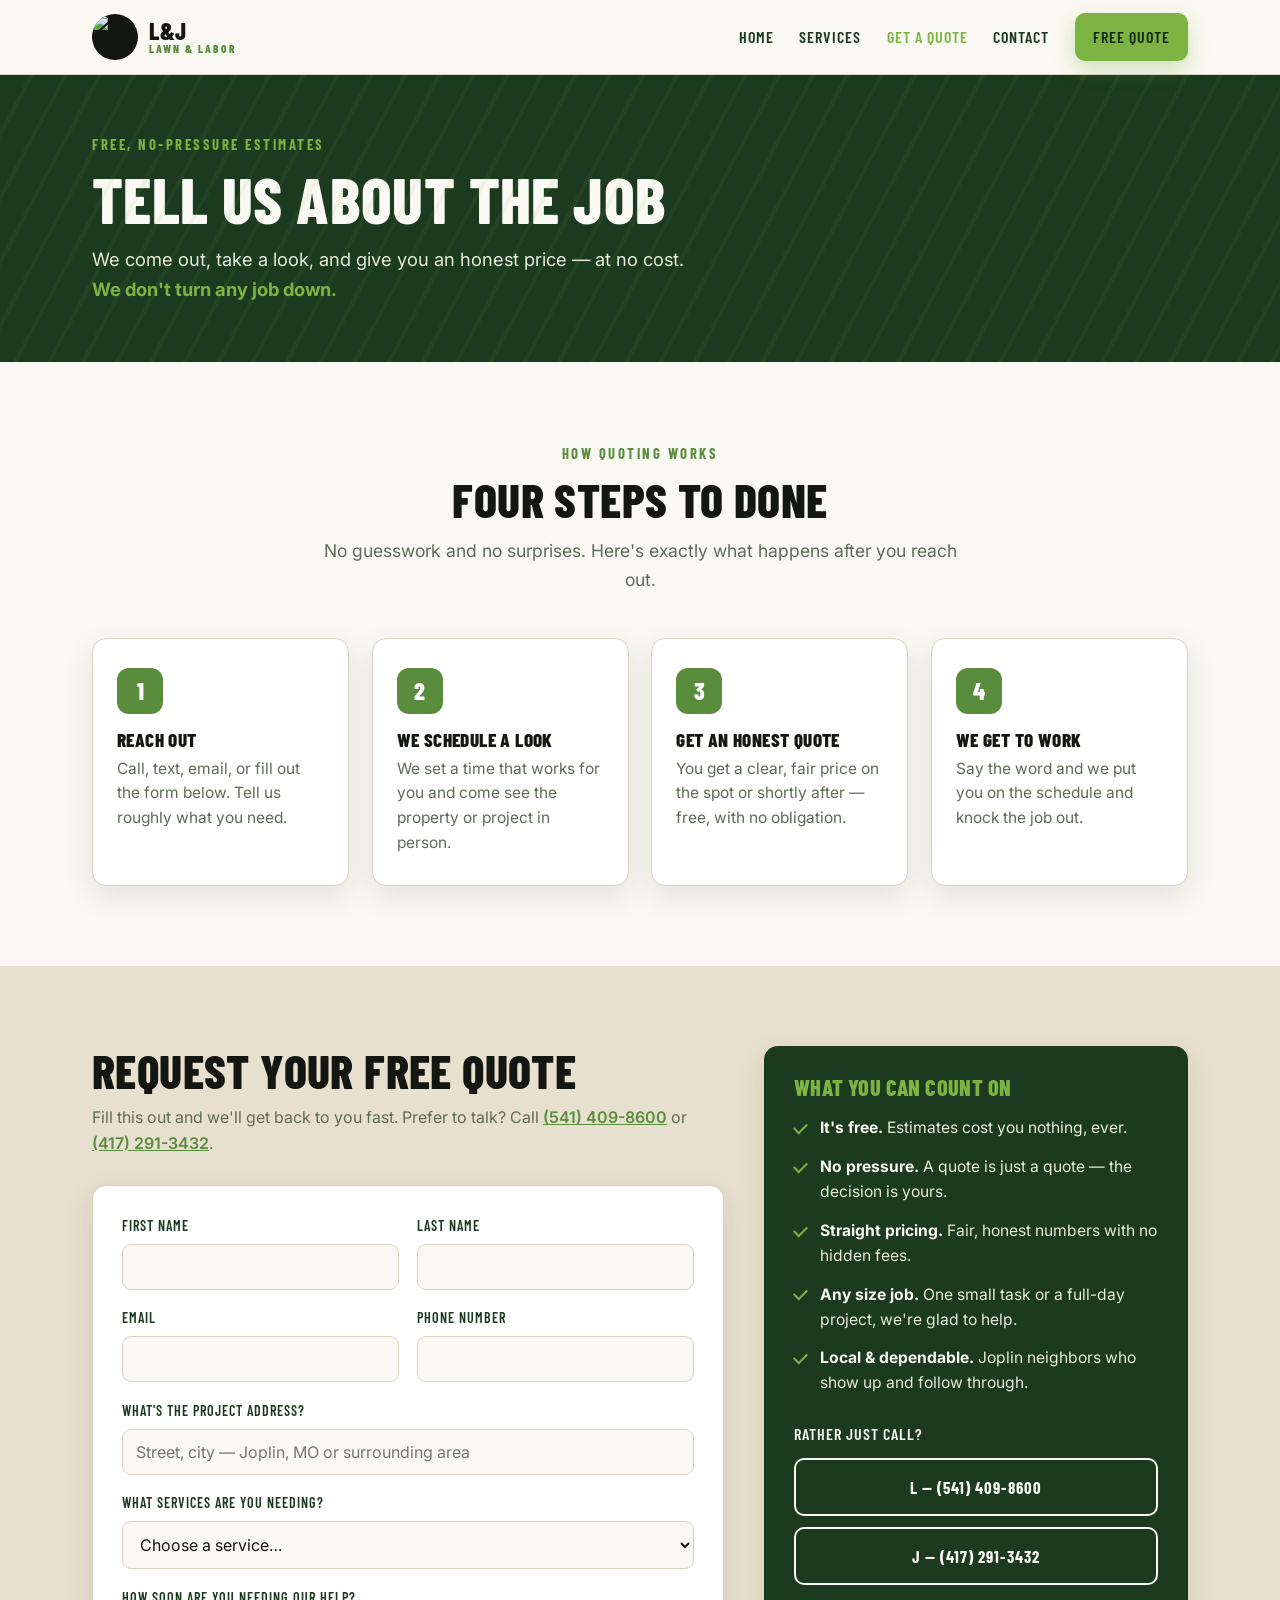
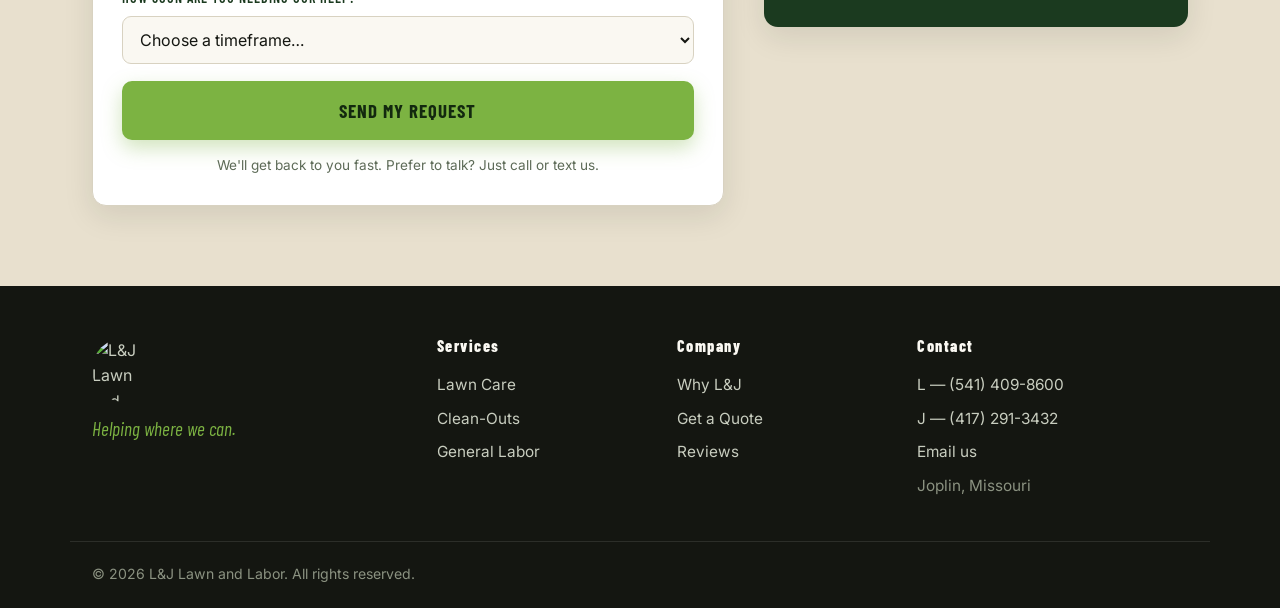
==== quoting.html @ e1a64c51 "inital file upload + headshots" ====
<!DOCTYPE html>
<html lang="en">
<head>
<meta charset="UTF-8">
<meta name="viewport" content="width=device-width, initial-scale=1.0">
<title>Get a Free Quote | L&amp;J Lawn and Labor — Joplin, MO</title>
<meta name="description" content="Request a free on-site quote from L&amp;J Lawn and Labor in Joplin, Missouri. Simple booking, honest pricing, and no job too big or small — we don't turn any job down.">
<meta property="og:title" content="Get a Free Quote | L&amp;J Lawn and Labor">
<meta property="og:description" content="Free on-site estimates for lawn care, clean-outs, and general labor in Joplin, MO.">
<meta property="og:type" content="website">
<link rel="icon" type="image/png" href="assets/logo.png">
<link rel="preconnect" href="https://fonts.googleapis.com">
<link rel="preconnect" href="https://fonts.gstatic.com" crossorigin>
<link href="https://fonts.googleapis.com/css2?family=Barlow+Condensed:wght@500;600;700;800&family=Inter:wght@400;500;600;700&display=swap" rel="stylesheet">
<link rel="stylesheet" href="styles.css">
</head>
<body>

<!-- Header -->
<header class="site-header" id="top">
  <div class="container nav-wrap">
    <a href="index.html" class="brand">
      <img src="assets/logo.png" alt="L&amp;J Lawn and Labor logo" class="brand-logo">
      <span class="brand-text">L&amp;J <em>Lawn &amp; Labor</em></span>
    </a>
    <nav class="nav" aria-label="Primary">
      <a href="index.html">Home</a>
      <a href="index.html#services">Services</a>
      <a href="quoting.html" class="active">Get a Quote</a>
      <a href="index.html#contact">Contact</a>
      <a href="#booking" class="btn btn-sm btn-accent nav-cta">Free Quote</a>
    </nav>
    <button class="nav-toggle" aria-label="Open menu" aria-expanded="false" aria-controls="mobileMenu">
      <span></span><span></span><span></span>
    </button>
  </div>
  <div class="mobile-menu" id="mobileMenu" hidden>
    <a href="index.html">Home</a>
    <a href="index.html#services">Services</a>
    <a href="quoting.html">Get a Quote</a>
    <a href="index.html#contact">Contact</a>
    <a href="tel:+15414098600" class="btn btn-accent">Call Now</a>
  </div>
</header>

<!-- Page hero -->
<section class="page-hero">
  <div class="hero-stripes" aria-hidden="true"></div>
  <div class="container">
    <p class="eyebrow">Free, no-pressure estimates</p>
    <h1>Tell us about the job</h1>
    <p class="page-hero-sub">We come out, take a look, and give you an honest price — at no cost. <strong>We don't turn any job down.</strong></p>
  </div>
</section>

<!-- How it works -->
<section class="section" id="process">
  <div class="container">
    <header class="section-head">
      <p class="eyebrow">How quoting works</p>
      <h2>Four steps to done</h2>
      <p class="section-lead">No guesswork and no surprises. Here's exactly what happens after you reach out.</p>
    </header>
    <ol class="steps">
      <li class="step">
        <span class="step-num">1</span>
        <h3>Reach out</h3>
        <p>Call, text, email, or fill out the form below. Tell us roughly what you need.</p>
      </li>
      <li class="step">
        <span class="step-num">2</span>
        <h3>We schedule a look</h3>
        <p>We set a time that works for you and come see the property or project in person.</p>
      </li>
      <li class="step">
        <span class="step-num">3</span>
        <h3>Get an honest quote</h3>
        <p>You get a clear, fair price on the spot or shortly after — free, with no obligation.</p>
      </li>
      <li class="step">
        <span class="step-num">4</span>
        <h3>We get to work</h3>
        <p>Say the word and we put you on the schedule and knock the job out.</p>
      </li>
    </ol>
  </div>
</section>

<!-- Booking form + reassurance -->
<section class="section section-alt" id="booking">
  <div class="container booking-grid">
    <div class="booking-form-wrap">
      <h2>Request your free quote</h2>
      <p class="form-intro">Fill this out and we'll get back to you fast. Prefer to talk? Call <a href="tel:+15414098600">(541) 409-8600</a> or <a href="tel:+14172913432">(417) 291-3432</a>.</p>

      <form class="quote-form" id="quoteForm" action="https://formsubmit.co/lnjlawnandlabor1109@gmail.com" method="POST" novalidate>
        <!-- FormSubmit settings -->
        <input type="hidden" name="_subject" value="New free quote request — L&amp;J Lawn and Labor">
        <input type="hidden" name="_template" value="table">
        <input type="hidden" name="_captcha" value="false">
        <input type="text" name="_honey" style="display:none" tabindex="-1" autocomplete="off" aria-hidden="true">

        <div class="field-row">
          <div class="field">
            <label for="firstName">First name</label>
            <input type="text" id="firstName" name="First name" autocomplete="given-name" required>
          </div>
          <div class="field">
            <label for="lastName">Last name</label>
            <input type="text" id="lastName" name="Last name" autocomplete="family-name" required>
          </div>
        </div>
        <div class="field-row">
          <div class="field">
            <label for="email">Email</label>
            <input type="email" id="email" name="Email" autocomplete="email" required>
          </div>
          <div class="field">
            <label for="phone">Phone number</label>
            <input type="tel" id="phone" name="Phone number" autocomplete="tel" required>
          </div>
        </div>
        <div class="field">
          <label for="address">What's the project address?</label>
          <input type="text" id="address" name="Project address" placeholder="Street, city — Joplin, MO or surrounding area" autocomplete="street-address" required>
        </div>
        <div class="field">
          <label for="service">What services are you needing?</label>
          <select id="service" name="Services needed" required>
            <option value="" disabled selected>Choose a service…</option>
            <option>Landscaping services</option>
            <option>Junk removal</option>
            <option>Moving services</option>
          </select>
        </div>
        <div class="field">
          <label for="timing">How soon are you needing our help?</label>
          <select id="timing" name="Timeframe" required>
            <option value="" disabled selected>Choose a timeframe…</option>
            <option>As soon as possible</option>
            <option>Within a few days</option>
            <option>Within a couple weeks</option>
            <option>This month</option>
            <option>Just planning ahead</option>
          </select>
        </div>
        <button type="submit" class="btn btn-accent btn-lg btn-block">Send My Request</button>
        <p class="form-note" id="formNote">We'll get back to you fast. Prefer to talk? Just call or text us.</p>
      </form>
    </div>

    <aside class="reassure">
      <h3>What you can count on</h3>
      <ul class="reassure-list">
        <li><strong>It's free.</strong> Estimates cost you nothing, ever.</li>
        <li><strong>No pressure.</strong> A quote is just a quote — the decision is yours.</li>
        <li><strong>Straight pricing.</strong> Fair, honest numbers with no hidden fees.</li>
        <li><strong>Any size job.</strong> One small task or a full-day project, we're glad to help.</li>
        <li><strong>Local &amp; dependable.</strong> Joplin neighbors who show up and follow through.</li>
      </ul>
      <div class="reassure-cta">
        <p>Rather just call?</p>
        <a href="tel:+15414098600" class="btn btn-outline btn-block">L — (541) 409-8600</a>
        <a href="tel:+14172913432" class="btn btn-outline btn-block">J — (417) 291-3432</a>
      </div>
    </aside>
  </div>
</section>

<!-- Footer -->
<footer class="site-footer">
  <div class="container footer-grid">
    <div class="footer-brand">
      <img src="assets/logo.png" alt="L&amp;J Lawn and Labor logo" class="footer-logo">
      <p class="footer-slogan">Helping where we can.</p>
    </div>
    <div class="footer-col">
      <h4>Services</h4>
      <a href="index.html#services">Lawn Care</a>
      <a href="index.html#services">Clean-Outs</a>
      <a href="index.html#services">General Labor</a>
    </div>
    <div class="footer-col">
      <h4>Company</h4>
      <a href="index.html#why">Why L&amp;J</a>
      <a href="quoting.html">Get a Quote</a>
      <a href="index.html#reviews">Reviews</a>
    </div>
    <div class="footer-col">
      <h4>Contact</h4>
      <a href="tel:+15414098600">L — (541) 409-8600</a>
      <a href="tel:+14172913432">J — (417) 291-3432</a>
      <a href="mailto:lnjlawnandlabor1109@gmail.com">Email us</a>
      <span class="footer-loc">Joplin, Missouri</span>
    </div>
  </div>
  <div class="container footer-bottom">
    <p>&copy; <span id="year"></span> L&amp;J Lawn and Labor. All rights reserved.</p>
  </div>
</footer>

<a href="tel:+15414098600" class="call-fab" aria-label="Call L&amp;J Lawn and Labor now">
  <svg viewBox="0 0 24 24" fill="none" aria-hidden="true"><path d="M6.6 10.8a13 13 0 0 0 6.6 6.6l2.2-2.2a1 1 0 0 1 1-.24 11 11 0 0 0 3.5.56 1 1 0 0 1 1 1V20a1 1 0 0 1-1 1A17 17 0 0 1 3 4a1 1 0 0 1 1-1h3.3a1 1 0 0 1 1 1 11 11 0 0 0 .56 3.5 1 1 0 0 1-.24 1l-2.02 2.3z" fill="currentColor"/></svg>
  <span>Call Now</span>
</a>

<script src="script.js"></script>
</body>
</html>
---- styles.css ----
/* ============ Tokens ============ */
:root{
  --forest:#1B3A1F;
  --forest-deep:#13290F;
  --green:#5A8C3E;
  --green-bright:#7CB342;
  --tan:#E8E0CE;
  --cream:#FAF8F2;
  --ink:#141611;
  --muted:#5d6b57;
  --line:#d8d2c1;
  --white:#ffffff;
  --shadow:0 10px 30px rgba(20,30,15,.10);
  --shadow-lg:0 24px 60px rgba(20,30,15,.18);
  --radius:14px;
  --maxw:1140px;
  --display:"Barlow Condensed",sans-serif;
  --body:"Inter",system-ui,sans-serif;
}

*{box-sizing:border-box}
html{scroll-behavior:smooth}
body{
  margin:0;font-family:var(--body);color:var(--ink);
  background:var(--cream);line-height:1.6;-webkit-font-smoothing:antialiased;
}
img{max-width:100%;display:block}
a{color:inherit;text-decoration:none}
.container{width:100%;max-width:var(--maxw);margin:0 auto;padding:0 22px}

/* ============ Type ============ */
h1,h2,h3,h4{font-family:var(--display);font-weight:800;line-height:1.04;margin:0;letter-spacing:.4px}
h1{font-size:clamp(2.9rem,7vw,5rem);text-transform:uppercase}
h2{font-size:clamp(2rem,4.2vw,3rem);text-transform:uppercase}
h3{font-size:1.4rem;text-transform:uppercase}
.eyebrow{
  font-family:var(--display);font-weight:700;text-transform:uppercase;
  letter-spacing:2.5px;font-size:.92rem;color:var(--green);margin:0 0 .6rem
}
.eyebrow.light{color:var(--green-bright)}

/* ============ Buttons ============ */
.btn{
  display:inline-flex;align-items:center;justify-content:center;gap:.5rem;
  font-family:var(--display);font-weight:700;text-transform:uppercase;letter-spacing:1px;
  font-size:1.05rem;padding:.85rem 1.6rem;border-radius:10px;cursor:pointer;
  border:2px solid transparent;transition:transform .15s ease,box-shadow .15s ease,background .15s ease;
}
.btn:hover{transform:translateY(-2px)}
.btn-lg{font-size:1.18rem;padding:1rem 1.9rem}
.btn-sm{font-size:.92rem;padding:.55rem 1rem}
.btn-block{display:flex;width:100%}
.btn-accent{background:var(--green-bright);color:var(--forest-deep);box-shadow:0 8px 20px rgba(124,179,66,.35)}
.btn-accent:hover{background:#8cc451}
.btn-outline{border-color:currentColor;color:var(--forest)}
.btn-outline:hover{background:var(--forest);color:var(--cream);border-color:var(--forest)}
.hero .btn-outline{color:var(--cream)}
.hero .btn-outline:hover{background:var(--cream);color:var(--forest)}

/* ============ Header ============ */
.site-header{
  position:sticky;top:0;z-index:50;background:rgba(250,248,242,.92);
  backdrop-filter:blur(10px);border-bottom:1px solid var(--line)
}
.nav-wrap{display:flex;align-items:center;justify-content:space-between;height:74px}
.brand{display:flex;align-items:center;gap:.7rem}
.brand-logo{width:46px;height:46px;border-radius:50%;background:var(--ink);object-fit:cover}
.brand-text{font-family:var(--display);font-weight:800;font-size:1.5rem;text-transform:uppercase;letter-spacing:.5px;line-height:1}
.brand-text em{display:block;font-size:.72rem;font-style:normal;color:var(--green);letter-spacing:2px}
.nav{display:flex;align-items:center;gap:1.6rem}
.nav>a{font-family:var(--display);font-weight:600;text-transform:uppercase;letter-spacing:1px;font-size:1rem;color:var(--forest);transition:color .15s}
.nav>a:hover,.nav>a.active{color:var(--green-bright)}
.nav .nav-cta{color:var(--forest-deep)}
.nav-toggle{display:none;flex-direction:column;gap:5px;background:none;border:0;cursor:pointer;padding:8px}
.nav-toggle span{width:26px;height:3px;background:var(--forest);border-radius:2px;transition:.25s}
.nav-toggle[aria-expanded="true"] span:nth-child(1){transform:translateY(8px) rotate(45deg)}
.nav-toggle[aria-expanded="true"] span:nth-child(2){opacity:0}
.nav-toggle[aria-expanded="true"] span:nth-child(3){transform:translateY(-8px) rotate(-45deg)}
.mobile-menu{display:none;flex-direction:column;gap:.4rem;padding:1rem 22px 1.4rem;border-bottom:1px solid var(--line);background:var(--cream)}
.mobile-menu a{font-family:var(--display);font-weight:600;text-transform:uppercase;letter-spacing:1px;padding:.6rem 0;color:var(--forest)}
.mobile-menu .btn{margin-top:.4rem;color:var(--forest-deep)}

/* ============ Stripe motif ============ */
.hero-stripes{
  position:absolute;inset:0;opacity:.5;pointer-events:none;
  background:repeating-linear-gradient(118deg,transparent 0 26px,rgba(124,179,66,.16) 26px 30px)
}

/* ============ Hero ============ */
.hero{
  position:relative;overflow:hidden;color:var(--cream);
  background:radial-gradient(120% 120% at 80% 0%,#27502a 0%,var(--forest) 45%,var(--forest-deep) 100%)
}
.hero-inner{position:relative;padding:5.5rem 22px 5rem;max-width:880px}
.hero .eyebrow{color:var(--green-bright)}
.hero h1{margin-bottom:.4rem}
.hero h1 .hl{color:var(--green-bright)}
.hero-slogan{font-family:var(--display);font-size:1.7rem;font-weight:600;font-style:italic;color:var(--tan);margin:.2rem 0 1rem}
.hero-sub{font-size:1.12rem;max-width:560px;color:#e7ecdf;margin:0 0 2rem}
.hero-actions{display:flex;flex-wrap:wrap;gap:.9rem;margin-bottom:2.2rem}
.hero-badges{list-style:none;display:flex;flex-wrap:wrap;gap:.7rem 1.6rem;padding:0;margin:0}
.hero-badges li{position:relative;padding-left:1.4rem;font-weight:500;font-size:.98rem;color:#e7ecdf}
.hero-badges li::before{content:"";position:absolute;left:0;top:.45em;width:9px;height:9px;border-radius:50%;background:var(--green-bright)}

/* ============ Sections ============ */
.section{padding:5rem 0}
.section-alt{background:var(--tan)}
.section-head{max-width:640px;margin:0 auto 2.8rem;text-align:center}
.section-lead{font-size:1.1rem;color:var(--muted);margin:.8rem 0 0}

/* ============ Service cards ============ */
.cards{display:grid;grid-template-columns:repeat(3,1fr);gap:1.6rem}
.card{
  background:var(--white);border:1px solid var(--line);border-radius:var(--radius);
  padding:2rem 1.7rem;box-shadow:var(--shadow);transition:transform .2s,box-shadow .2s;
  border-top:5px solid var(--green)
}
.card:hover{transform:translateY(-6px);box-shadow:var(--shadow-lg)}
.card-icon{width:60px;height:60px;color:var(--green);margin-bottom:1rem}
.card h3{margin-bottom:.5rem}
.card p{color:var(--muted);margin:0 0 1rem}
.tick-list{list-style:none;padding:0;margin:0;display:grid;gap:.4rem}
.tick-list li{position:relative;padding-left:1.5rem;font-size:.96rem;font-weight:500}
.tick-list li::before{content:"";position:absolute;left:0;top:.5em;width:11px;height:6px;border-left:2.5px solid var(--green-bright);border-bottom:2.5px solid var(--green-bright);transform:rotate(-45deg)}

/* ============ Why ============ */
.why-grid{display:grid;grid-template-columns:0.9fr 1.1fr;gap:3rem;align-items:start}
.why-copy h2{margin:.2rem 0 .8rem}
.why-list{display:grid;grid-template-columns:1fr 1fr;gap:1.6rem}
.why-item{display:flex;gap:.9rem}
.why-num{font-family:var(--display);font-weight:800;font-size:1.7rem;color:var(--green-bright);line-height:1}
.why-item h3{font-size:1.15rem;margin-bottom:.25rem}
.why-item p{margin:0;color:var(--muted);font-size:.98rem}

/* ============ Testimonials ============ */
.quotes{display:grid;grid-template-columns:repeat(3,1fr);gap:1.5rem}
.quote{
  margin:0;background:var(--white);border:1px solid var(--line);border-radius:var(--radius);
  padding:1.8rem;box-shadow:var(--shadow);position:relative
}
.quote::before{content:"\201C";font-family:var(--display);font-size:4rem;color:var(--tan);position:absolute;top:.2rem;left:1rem;line-height:1}
.quote blockquote{margin:1.2rem 0 1rem;font-size:1.05rem;font-weight:500}
.quote figcaption{font-family:var(--display);font-weight:600;text-transform:uppercase;letter-spacing:1px;font-size:.85rem;color:var(--green)}
.reviews-note{text-align:center;margin:2rem 0 0;color:var(--muted)}
.reviews-note a{color:var(--green);font-weight:600;text-decoration:underline}

/* ============ Contact band ============ */
.contact-band{background:var(--forest-deep);color:var(--cream)}
.contact-inner{display:grid;grid-template-columns:1fr 1fr;gap:3rem;align-items:center}
.contact-copy h2{margin:.3rem 0 .8rem}
.contact-copy p{color:#d9e2ce;margin:0 0 1.6rem;max-width:420px}
.contact-cards{display:grid;grid-template-columns:1fr 1fr;gap:1rem}
.contact-card{
  background:rgba(255,255,255,.06);border:1px solid rgba(255,255,255,.14);border-radius:12px;
  padding:1.1rem 1.2rem;display:flex;flex-direction:column;gap:.2rem;transition:background .15s,transform .15s
}
a.contact-card:hover{background:rgba(124,179,66,.18);transform:translateY(-3px)}
.cc-label{font-family:var(--display);font-weight:600;text-transform:uppercase;letter-spacing:1.5px;font-size:.8rem;color:var(--green-bright)}
.cc-value{font-weight:600;font-size:1.02rem;word-break:break-word}

/* ============ Page hero (quoting) ============ */
.page-hero{position:relative;overflow:hidden;background:var(--forest);color:var(--cream);padding:3.6rem 0}
.page-hero .eyebrow{color:var(--green-bright)}
.page-hero h1{font-size:clamp(2.5rem,6vw,4rem)}
.page-hero-sub{font-size:1.15rem;max-width:620px;color:#e7ecdf;margin:.8rem 0 0}
.page-hero-sub strong{color:var(--green-bright)}

/* ============ Steps ============ */
.steps{list-style:none;padding:0;margin:0;display:grid;grid-template-columns:repeat(4,1fr);gap:1.4rem;counter-reset:none}
.step{background:var(--white);border:1px solid var(--line);border-radius:var(--radius);padding:1.8rem 1.5rem;box-shadow:var(--shadow);position:relative}
.step-num{
  display:inline-flex;align-items:center;justify-content:center;width:46px;height:46px;border-radius:12px;
  background:var(--green);color:var(--white);font-family:var(--display);font-weight:800;font-size:1.5rem;margin-bottom:1rem
}
.step h3{font-size:1.2rem;margin-bottom:.4rem}
.step p{margin:0;color:var(--muted);font-size:.97rem}

/* ============ Booking ============ */
.booking-grid{display:grid;grid-template-columns:1.4fr 1fr;gap:2.5rem;align-items:start}
.booking-form-wrap h2{margin-bottom:.6rem}
.form-intro{color:var(--muted);margin:0 0 1.8rem}
.form-intro a{color:var(--green);font-weight:600;text-decoration:underline}
.quote-form{background:var(--white);border:1px solid var(--line);border-radius:var(--radius);padding:1.8rem;box-shadow:var(--shadow)}
.field{margin-bottom:1.1rem;display:flex;flex-direction:column}
.field-row{display:grid;grid-template-columns:1fr 1fr;gap:1.1rem}
.field label{font-family:var(--display);font-weight:600;text-transform:uppercase;letter-spacing:1px;font-size:.88rem;margin-bottom:.4rem;color:var(--forest)}
.field input,.field select,.field textarea{
  font-family:var(--body);font-size:1rem;padding:.75rem .85rem;border:1.5px solid var(--line);
  border-radius:9px;background:var(--cream);color:var(--ink);transition:border-color .15s,box-shadow .15s
}
.field input:focus,.field select:focus,.field textarea:focus{
  outline:none;border-color:var(--green);box-shadow:0 0 0 3px rgba(124,179,66,.22)
}
.field textarea{resize:vertical}
.form-note{font-size:.85rem;color:var(--muted);margin:.9rem 0 0;text-align:center}
.reassure{background:var(--forest);color:var(--cream);border-radius:var(--radius);padding:1.9rem;box-shadow:var(--shadow);position:sticky;top:90px}
.reassure h3{color:var(--green-bright);margin-bottom:1rem}
.reassure-list{list-style:none;padding:0;margin:0 0 1.6rem;display:grid;gap:.85rem}
.reassure-list li{position:relative;padding-left:1.6rem;color:#e7ecdf;font-size:.98rem}
.reassure-list li::before{content:"";position:absolute;left:0;top:.5em;width:11px;height:6px;border-left:2.5px solid var(--green-bright);border-bottom:2.5px solid var(--green-bright);transform:rotate(-45deg)}
.reassure-list strong{color:var(--cream)}
.reassure-cta p{font-family:var(--display);font-weight:600;text-transform:uppercase;letter-spacing:1px;margin:0 0 .7rem}
.reassure-cta .btn{margin-bottom:.7rem;color:var(--cream)}
.reassure-cta .btn-outline:hover{background:var(--cream);color:var(--forest)}

/* ============ Footer ============ */
.site-footer{background:var(--ink);color:#c8cdbf;padding:3.2rem 0 1.4rem}
.footer-grid{display:grid;grid-template-columns:1.5fr 1fr 1fr 1.3fr;gap:2rem}
.footer-logo{width:64px;height:64px;border-radius:50%;margin-bottom:.8rem}
.footer-slogan{font-family:var(--display);font-style:italic;font-size:1.2rem;color:var(--green-bright);margin:0}
.footer-col h4{font-size:1rem;letter-spacing:1.5px;color:var(--cream);margin-bottom:.9rem}
.footer-col a,.footer-loc{display:block;color:#c8cdbf;padding:.28rem 0;font-size:.96rem;transition:color .15s}
.footer-col a:hover{color:var(--green-bright)}
.footer-loc{color:#8b9281}
.footer-bottom{border-top:1px solid rgba(255,255,255,.1);margin-top:2.4rem;padding-top:1.3rem}
.footer-bottom p{margin:0;font-size:.88rem;color:#8b9281}

/* ============ Call FAB ============ */
.call-fab{
  position:fixed;right:16px;bottom:16px;z-index:60;display:none;align-items:center;gap:.5rem;
  background:var(--green-bright);color:var(--forest-deep);font-family:var(--display);font-weight:700;
  text-transform:uppercase;letter-spacing:1px;padding:.85rem 1.2rem;border-radius:50px;
  box-shadow:0 10px 26px rgba(20,30,15,.35)
}
.call-fab svg{width:22px;height:22px}

/* ============ Responsive ============ */
@media (max-width:920px){
  .why-grid{grid-template-columns:1fr;gap:1.8rem}
  .contact-inner{grid-template-columns:1fr;gap:2rem}
  .booking-grid{grid-template-columns:1fr;gap:2rem}
  .reassure{position:static}
  .steps{grid-template-columns:1fr 1fr}
  .footer-grid{grid-template-columns:1fr 1fr;gap:1.6rem}
}
@media (max-width:780px){
  .nav{display:none}
  .nav-toggle{display:flex}
  .mobile-menu{display:flex}
  .mobile-menu[hidden]{display:none}
  .cards{grid-template-columns:1fr}
  .quotes{grid-template-columns:1fr}
  .call-fab{display:inline-flex}
  .section{padding:3.5rem 0}
}
@media (max-width:520px){
  .why-list{grid-template-columns:1fr}
  .steps{grid-template-columns:1fr}
  .contact-cards{grid-template-columns:1fr}
  .field-row{grid-template-columns:1fr}
  .footer-grid{grid-template-columns:1fr}
  .hero-actions .btn{width:100%}
}

@media (prefers-reduced-motion:reduce){
  *{animation:none!important;transition:none!important;scroll-behavior:auto!important}
}
:focus-visible{outline:3px solid var(--green-bright);outline-offset:2px;border-radius:4px}
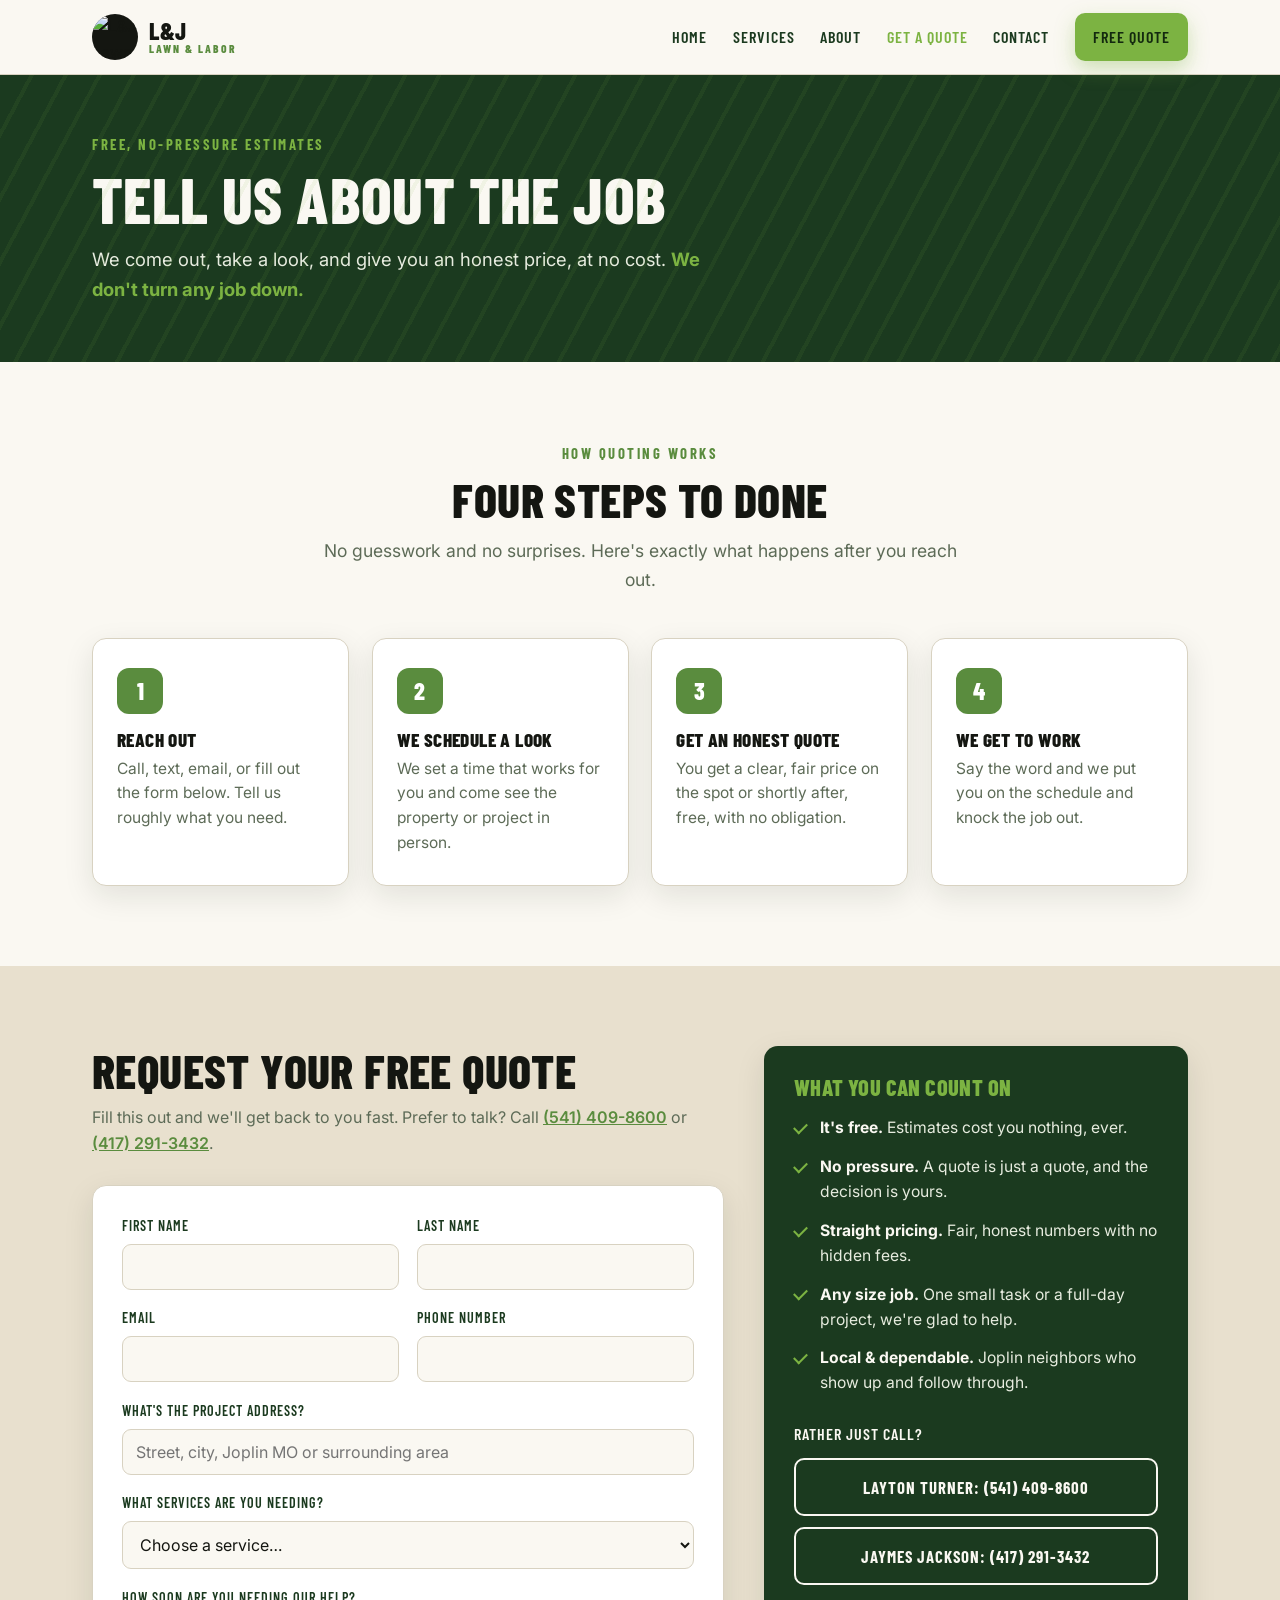
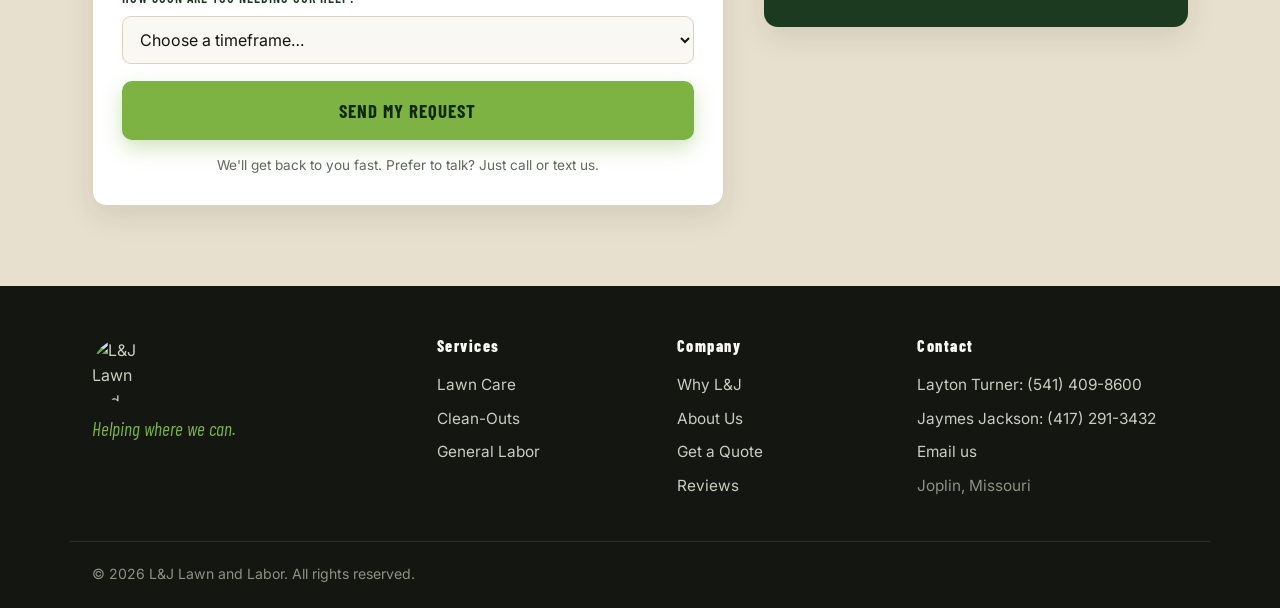
==== commit 9253a765: "updated photos and items" ====
--- a/quoting.html
+++ b/quoting.html
@@ -3,8 +3,8 @@
 <head>
 <meta charset="UTF-8">
 <meta name="viewport" content="width=device-width, initial-scale=1.0">
-<title>Get a Free Quote | L&amp;J Lawn and Labor — Joplin, MO</title>
-<meta name="description" content="Request a free on-site quote from L&amp;J Lawn and Labor in Joplin, Missouri. Simple booking, honest pricing, and no job too big or small — we don't turn any job down.">
+<title>Get a Free Quote | L&amp;J Lawn and Labor | Joplin, MO</title>
+<meta name="description" content="Request a free on-site quote from L&amp;J Lawn and Labor in Joplin, Missouri. Simple booking, honest pricing, and no job too big or small, and we don't turn any job down.">
 <meta property="og:title" content="Get a Free Quote | L&amp;J Lawn and Labor">
 <meta property="og:description" content="Free on-site estimates for lawn care, clean-outs, and general labor in Joplin, MO.">
 <meta property="og:type" content="website">
@@ -26,6 +26,7 @@
     <nav class="nav" aria-label="Primary">
       <a href="index.html">Home</a>
       <a href="index.html#services">Services</a>
+      <a href="index.html#about">About</a>
       <a href="quoting.html" class="active">Get a Quote</a>
       <a href="index.html#contact">Contact</a>
       <a href="#booking" class="btn btn-sm btn-accent nav-cta">Free Quote</a>
@@ -37,6 +38,7 @@
   <div class="mobile-menu" id="mobileMenu" hidden>
     <a href="index.html">Home</a>
     <a href="index.html#services">Services</a>
+    <a href="index.html#about">About</a>
     <a href="quoting.html">Get a Quote</a>
     <a href="index.html#contact">Contact</a>
     <a href="tel:+15414098600" class="btn btn-accent">Call Now</a>
@@ -49,7 +51,7 @@
   <div class="container">
     <p class="eyebrow">Free, no-pressure estimates</p>
     <h1>Tell us about the job</h1>
-    <p class="page-hero-sub">We come out, take a look, and give you an honest price — at no cost. <strong>We don't turn any job down.</strong></p>
+    <p class="page-hero-sub">We come out, take a look, and give you an honest price, at no cost. <strong>We don't turn any job down.</strong></p>
   </div>
 </section>
 
@@ -75,7 +77,7 @@
       <li class="step">
         <span class="step-num">3</span>
         <h3>Get an honest quote</h3>
-        <p>You get a clear, fair price on the spot or shortly after — free, with no obligation.</p>
+        <p>You get a clear, fair price on the spot or shortly after, free, with no obligation.</p>
       </li>
       <li class="step">
         <span class="step-num">4</span>
@@ -95,7 +97,7 @@
 
       <form class="quote-form" id="quoteForm" action="https://formsubmit.co/lnjlawnandlabor1109@gmail.com" method="POST" novalidate>
         <!-- FormSubmit settings -->
-        <input type="hidden" name="_subject" value="New free quote request — L&amp;J Lawn and Labor">
+        <input type="hidden" name="_subject" value="New free quote request | L&amp;J Lawn and Labor">
         <input type="hidden" name="_template" value="table">
         <input type="hidden" name="_captcha" value="false">
         <input type="text" name="_honey" style="display:none" tabindex="-1" autocomplete="off" aria-hidden="true">
@@ -122,7 +124,7 @@
         </div>
         <div class="field">
           <label for="address">What's the project address?</label>
-          <input type="text" id="address" name="Project address" placeholder="Street, city — Joplin, MO or surrounding area" autocomplete="street-address" required>
+          <input type="text" id="address" name="Project address" placeholder="Street, city, Joplin MO or surrounding area" autocomplete="street-address" required>
         </div>
         <div class="field">
           <label for="service">What services are you needing?</label>
@@ -153,15 +155,15 @@
       <h3>What you can count on</h3>
       <ul class="reassure-list">
         <li><strong>It's free.</strong> Estimates cost you nothing, ever.</li>
-        <li><strong>No pressure.</strong> A quote is just a quote — the decision is yours.</li>
+        <li><strong>No pressure.</strong> A quote is just a quote, and the decision is yours.</li>
         <li><strong>Straight pricing.</strong> Fair, honest numbers with no hidden fees.</li>
         <li><strong>Any size job.</strong> One small task or a full-day project, we're glad to help.</li>
         <li><strong>Local &amp; dependable.</strong> Joplin neighbors who show up and follow through.</li>
       </ul>
       <div class="reassure-cta">
         <p>Rather just call?</p>
-        <a href="tel:+15414098600" class="btn btn-outline btn-block">L — (541) 409-8600</a>
-        <a href="tel:+14172913432" class="btn btn-outline btn-block">J — (417) 291-3432</a>
+        <a href="tel:+15414098600" class="btn btn-outline btn-block">Layton Turner: (541) 409-8600</a>
+        <a href="tel:+14172913432" class="btn btn-outline btn-block">Jaymes Jackson: (417) 291-3432</a>
       </div>
     </aside>
   </div>
@@ -183,13 +185,14 @@
     <div class="footer-col">
       <h4>Company</h4>
       <a href="index.html#why">Why L&amp;J</a>
+      <a href="index.html#about">About Us</a>
       <a href="quoting.html">Get a Quote</a>
       <a href="index.html#reviews">Reviews</a>
     </div>
     <div class="footer-col">
       <h4>Contact</h4>
-      <a href="tel:+15414098600">L — (541) 409-8600</a>
-      <a href="tel:+14172913432">J — (417) 291-3432</a>
+      <a href="tel:+15414098600">Layton Turner: (541) 409-8600</a>
+      <a href="tel:+14172913432">Jaymes Jackson: (417) 291-3432</a>
       <a href="mailto:lnjlawnandlabor1109@gmail.com">Email us</a>
       <span class="footer-loc">Joplin, Missouri</span>
     </div>
--- a/styles.css
+++ b/styles.css
@@ -144,6 +144,20 @@
 .reviews-note{text-align:center;margin:2rem 0 0;color:var(--muted)}
 .reviews-note a{color:var(--green);font-weight:600;text-decoration:underline}
 
+/* ============ Team / About ============ */
+.team{display:grid;grid-template-columns:1fr 1fr;gap:1.8rem;max-width:960px;margin:0 auto}
+.team-card{
+  background:var(--white);border:1px solid var(--line);border-radius:var(--radius);
+  overflow:hidden;box-shadow:var(--shadow);display:flex;flex-direction:column;
+  border-top:5px solid var(--green)
+}
+.team-photo{aspect-ratio:4/5;overflow:hidden;background:var(--tan)}
+.team-photo img{width:100%;height:100%;object-fit:cover;object-position:center top}
+.team-body{padding:1.6rem 1.7rem 1.9rem}
+.team-body h3{margin-bottom:.1rem}
+.team-role{font-family:var(--display);font-weight:600;text-transform:uppercase;letter-spacing:1.5px;font-size:.85rem;color:var(--green);margin:0 0 .9rem}
+.team-body p:last-child{margin:0;color:var(--muted)}
+
 /* ============ Contact band ============ */
 .contact-band{background:var(--forest-deep);color:var(--cream)}
 .contact-inner{display:grid;grid-template-columns:1fr 1fr;gap:3rem;align-items:center}
@@ -239,6 +253,7 @@
   .mobile-menu{display:flex}
   .mobile-menu[hidden]{display:none}
   .cards{grid-template-columns:1fr}
+  .team{grid-template-columns:1fr;max-width:440px}
   .quotes{grid-template-columns:1fr}
   .call-fab{display:inline-flex}
   .section{padding:3.5rem 0}
